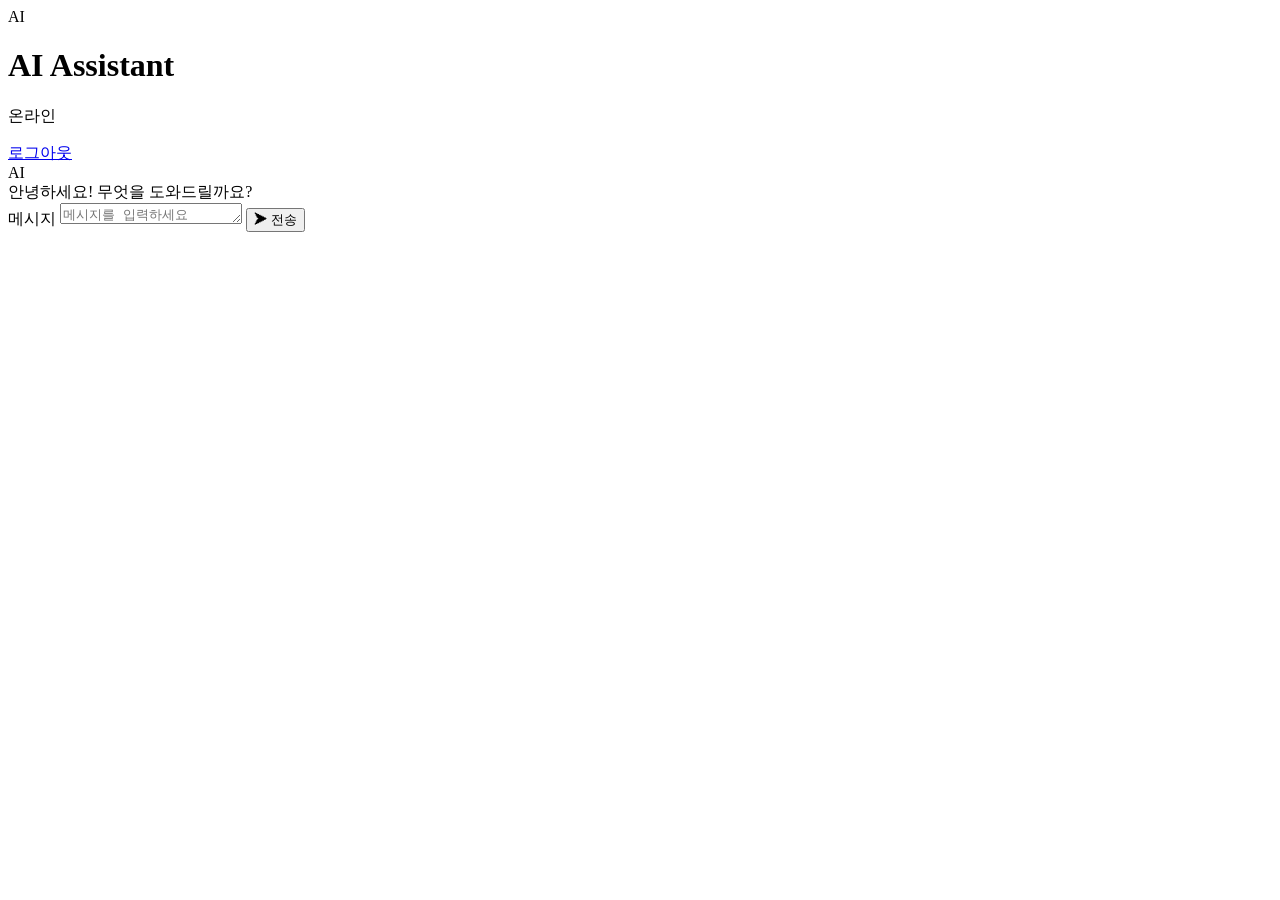
==== 15-mcp-client/src/main/resources/static/index.html @ 6b53bbd8 "updated 15-mcp-client with security, chat memory" ====
<!doctype html>
<html lang="ko">
<head>
    <meta charset="UTF-8">
    <meta name="viewport" content="width=device-width, initial-scale=1.0">
    <title>AI Chat</title>
    <link rel="stylesheet" href="/style.css">
</head>
<body>
<main class="chat-app">
    <header class="chat-header">
        <div class="logo" aria-hidden="true">AI</div>
        <div>
            <h1>AI Assistant</h1>
            <p><span class="status-dot"></span>온라인</p>
        </div>
        <a class="logout-button" href="/logout">로그아웃</a>
    </header>

    <section id="messages" class="messages" aria-live="polite" aria-label="채팅 메시지">
        <div class="message-row assistant">
            <div class="avatar" aria-hidden="true">AI</div>
            <div class="bubble">안녕하세요! 무엇을 도와드릴까요?</div>
        </div>
    </section>

    <form id="chat-form" class="composer">
        <label class="sr-only" for="message-input">메시지</label>
        <textarea id="message-input" rows="1" placeholder="메시지를 입력하세요" autocomplete="off"></textarea>
        <button id="action-button" type="submit" aria-label="메시지 전송">
            <span class="send-icon" aria-hidden="true">➤</span>
            <span class="button-label">전송</span>
        </button>
    </form>
</main>
<script src="/app.js"></script>
</body>
</html>
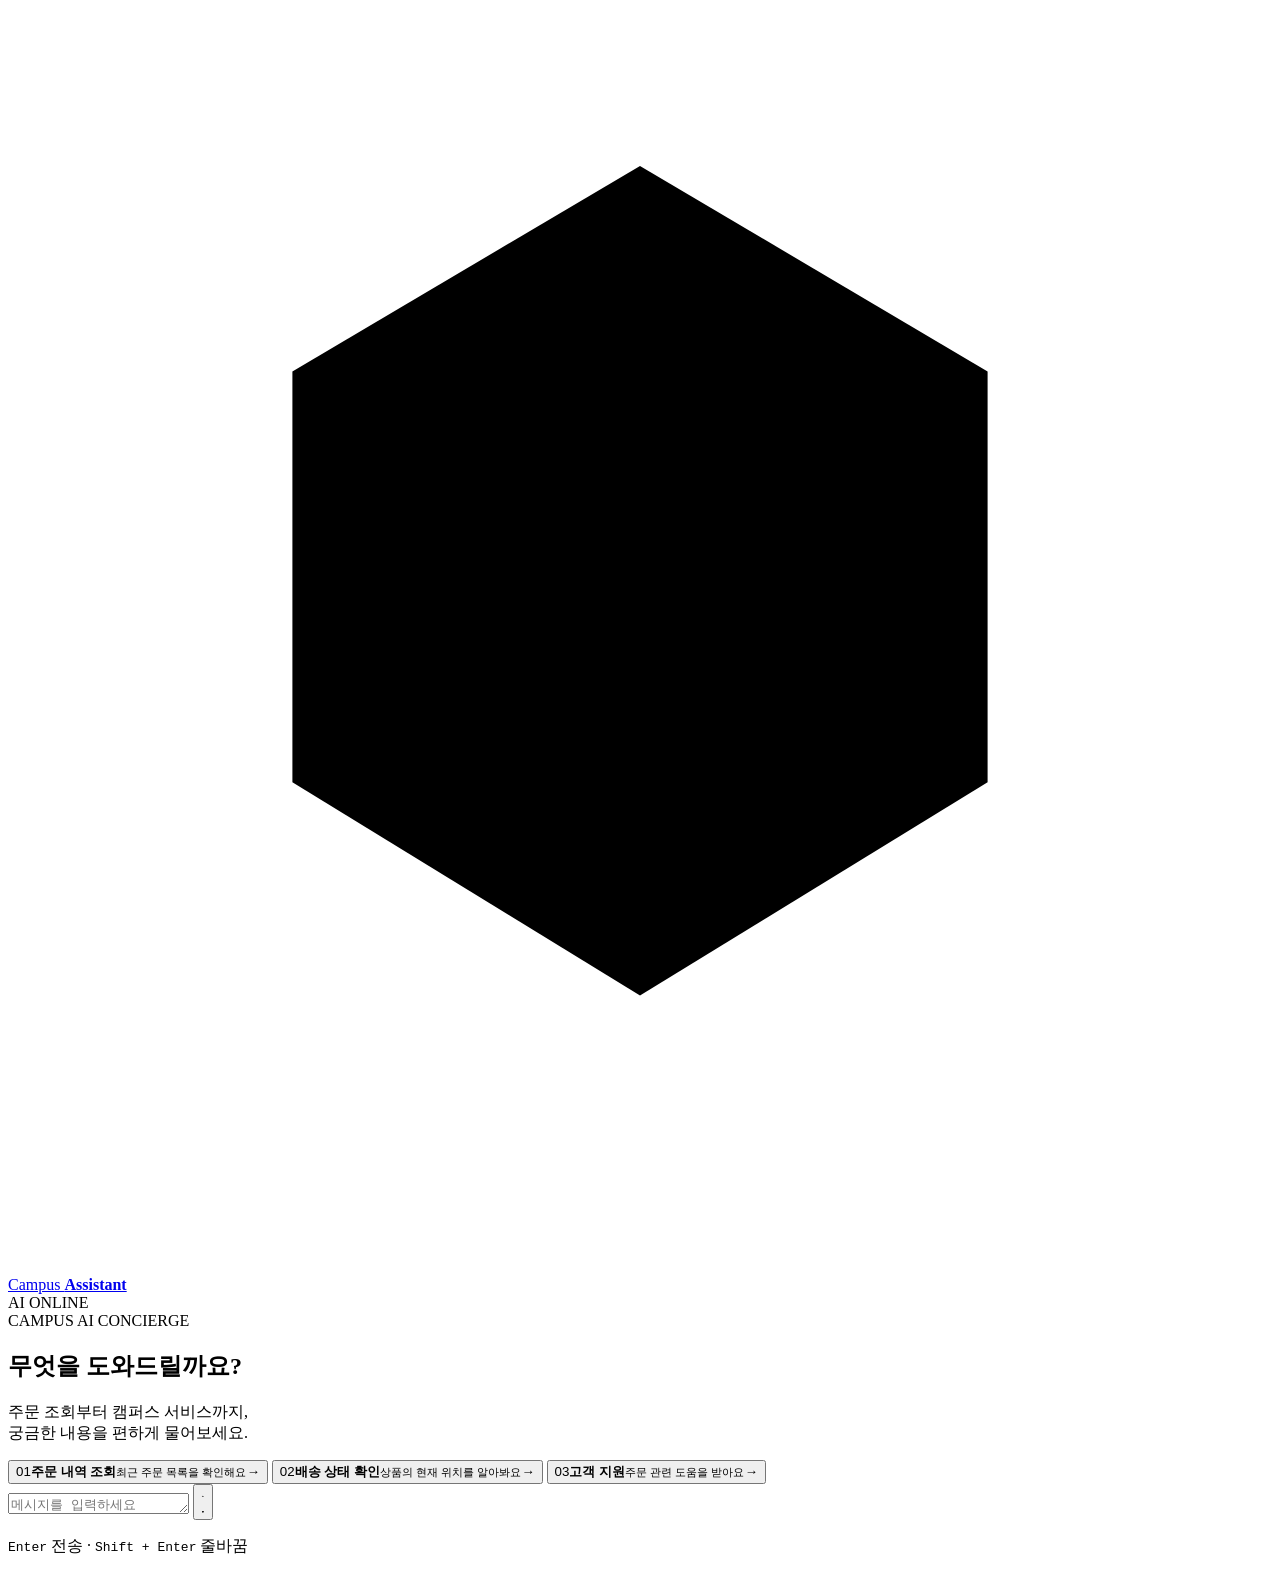
==== commit 52c3d502: "updated 15-mcp-client" ====
--- a/15-mcp-client/src/main/resources/static/index.html
+++ b/15-mcp-client/src/main/resources/static/index.html
@@ -3,36 +3,56 @@
 <head>
     <meta charset="UTF-8">
     <meta name="viewport" content="width=device-width, initial-scale=1.0">
-    <title>AI Chat</title>
-    <link rel="stylesheet" href="/style.css">
+    <meta name="theme-color" content="#f7f7f5">
+    <title>Campus Assistant</title>
+    <link rel="preconnect" href="https://fonts.googleapis.com">
+    <link rel="preconnect" href="https://fonts.gstatic.com" crossorigin>
+    <link href="https://fonts.googleapis.com/css2?family=DM+Sans:wght@400;500;600;700&family=Noto+Sans+KR:wght@400;500;600;700&display=swap" rel="stylesheet">
+    <link rel="stylesheet" href="/styles.css">
 </head>
 <body>
-<main class="chat-app">
-    <header class="chat-header">
-        <div class="logo" aria-hidden="true">AI</div>
-        <div>
-            <h1>AI Assistant</h1>
-            <p><span class="status-dot"></span>온라인</p>
-        </div>
-        <a class="logout-button" href="/logout">로그아웃</a>
+<div class="app-shell">
+    <header class="topbar">
+        <a class="brand" href="/" aria-label="Campus Assistant 홈">
+            <span class="brand-mark" aria-hidden="true">
+                <svg viewBox="0 0 32 32" role="img"><path d="M7.2 9.2 16 4l8.8 5.2v10.4L16 25l-8.8-5.4V9.2Z"/><path d="m11 13 5-3 5 3v6l-5 3-5-3v-6Z"/></svg>
+            </span>
+            <span>Campus <strong>Assistant</strong></span>
+        </a>
+        <div class="status" aria-label="서비스 상태"><span></span> AI ONLINE</div>
     </header>
 
-    <section id="messages" class="messages" aria-live="polite" aria-label="채팅 메시지">
-        <div class="message-row assistant">
-            <div class="avatar" aria-hidden="true">AI</div>
-            <div class="bubble">안녕하세요! 무엇을 도와드릴까요?</div>
-        </div>
-    </section>
+    <main class="chat" id="chat" aria-live="polite">
+        <section class="welcome" id="welcome">
+            <div class="eyebrow"><span></span> CAMPUS AI CONCIERGE</div>
+            <h1>무엇을 도와드릴까요?</h1>
+            <p>주문 조회부터 캠퍼스 서비스까지,<br>궁금한 내용을 편하게 물어보세요.</p>
+            <div class="suggestions" aria-label="추천 질문">
+                <button type="button" data-prompt="최근 주문 목록을 알려 줘.">
+                    <span class="suggestion-icon">01</span><span><strong>주문 내역 조회</strong><small>최근 주문 목록을 확인해요</small></span><i>→</i>
+                </button>
+                <button type="button" data-prompt="주문한 상품의 배송 상태를 알려 줘.">
+                    <span class="suggestion-icon">02</span><span><strong>배송 상태 확인</strong><small>상품의 현재 위치를 알아봐요</small></span><i>→</i>
+                </button>
+                <button type="button" data-prompt="상품 주문과 관련해 도움이 필요해.">
+                    <span class="suggestion-icon">03</span><span><strong>고객 지원</strong><small>주문 관련 도움을 받아요</small></span><i>→</i>
+                </button>
+            </div>
+        </section>
+        <div class="messages" id="messages"></div>
+    </main>
 
-    <form id="chat-form" class="composer">
-        <label class="sr-only" for="message-input">메시지</label>
-        <textarea id="message-input" rows="1" placeholder="메시지를 입력하세요" autocomplete="off"></textarea>
-        <button id="action-button" type="submit" aria-label="메시지 전송">
-            <span class="send-icon" aria-hidden="true">➤</span>
-            <span class="button-label">전송</span>
-        </button>
-    </form>
-</main>
-<script src="/app.js"></script>
+    <footer class="composer-area">
+        <form class="composer" id="chat-form">
+            <textarea id="message-input" rows="1" maxlength="4000" placeholder="메시지를 입력하세요" aria-label="메시지 입력"></textarea>
+            <button class="send-button" id="send-button" type="submit" aria-label="메시지 전송">
+                <svg class="send-icon" viewBox="0 0 24 24" aria-hidden="true"><path d="m5 12 7-7 7 7M12 5v14"/></svg>
+                <svg class="stop-icon" viewBox="0 0 24 24" aria-hidden="true"><rect x="7" y="7" width="10" height="10" rx="1"/></svg>
+            </button>
+        </form>
+        <p class="hint"><kbd>Enter</kbd> 전송 <span>·</span> <kbd>Shift + Enter</kbd> 줄바꿈</p>
+    </footer>
+</div>
+<script src="/app.js" defer></script>
 </body>
 </html>
